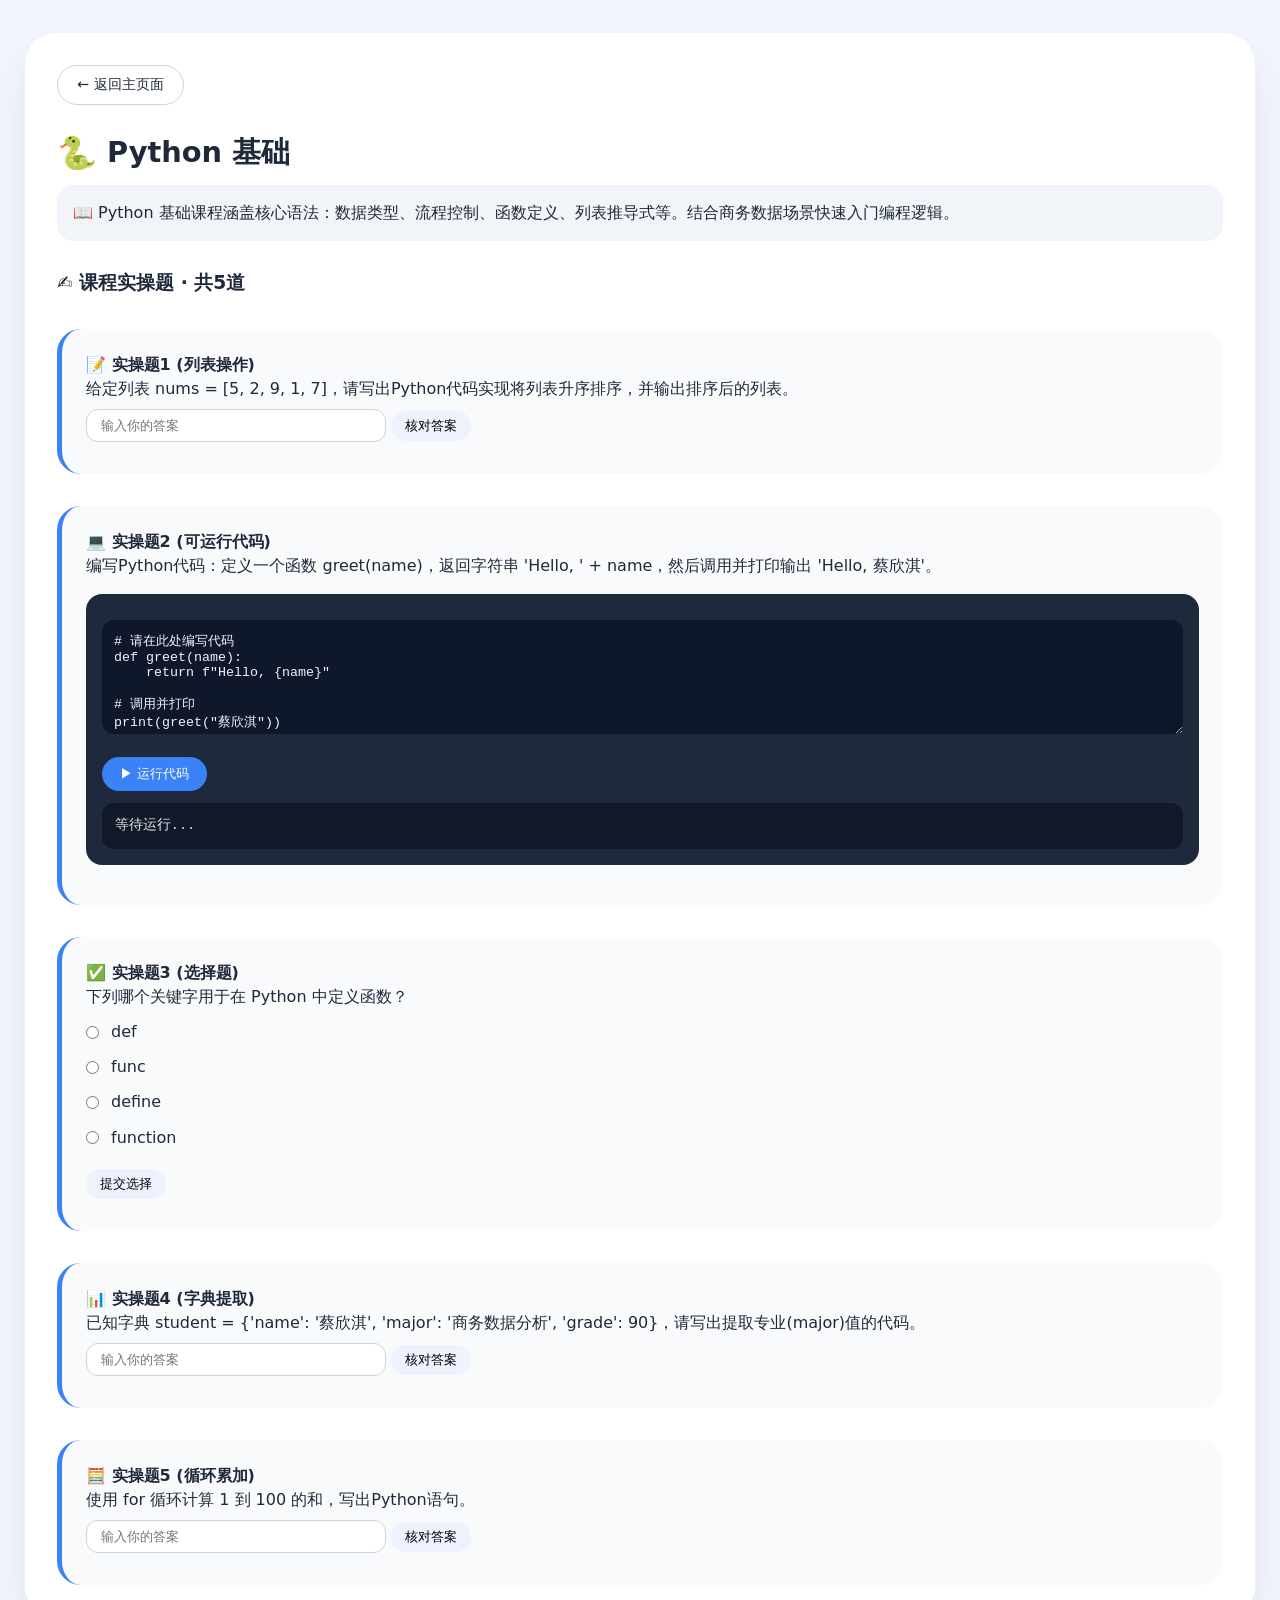
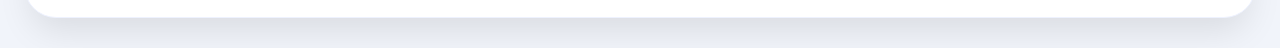
==== courses/python-basic.html @ 5a1bb25f "Add all course pages" ====
<!DOCTYPE html>
<html lang="zh-CN">
<head>
    <meta charset="UTF-8">
    <meta name="viewport" content="width=device-width, initial-scale=1.0">
    <title>Python 基础 · 蔡欣淇</title>
    <link rel="stylesheet" href="../style.css">
</head>
<body>
<div class="container">
    <div class="course-detail-view">
        <a href="../index.html" class="back-home-btn">← 返回主页面</a >
        <div style="display: flex; align-items: center; gap: 10px; margin-bottom: 0.5rem;">
            <span style="font-size: 2rem;">🐍</span>
            <h2 style="font-size: 1.8rem;">Python 基础</h2>
        </div>
        <p style="background: #f1f5f9; padding: 1rem; border-radius: 1rem;">
            📖 Python 基础课程涵盖核心语法：数据类型、流程控制、函数定义、列表推导式等。结合商务数据场景快速入门编程逻辑。
        </p >
        <h3 style="margin-top: 1.8rem;">✍️ 课程实操题 · 共5道</h3>

        <div class="question-block">
            <h4>📝 实操题1 (列表操作)</h4>
            <p>给定列表 nums = [5, 2, 9, 1, 7]，请写出Python代码实现将列表升序排序，并输出排序后的列表。</p >
            <input type="text" class="simple-input" id="answer1" placeholder="输入你的答案">
            <button class="btn-check" onclick="checkAnswer(1, '[1, 2, 5, 7, 9]')">核对答案</button>
            <div class="feedback" id="feedback1"></div>
        </div>

        <div class="question-block">
            <h4>💻 实操题2 (可运行代码)</h4>
            <p>编写Python代码：定义一个函数 greet(name)，返回字符串 'Hello, ' + name，然后调用并打印输出 'Hello, 蔡欣淇'。</p >
            <div class="code-runner">
                <textarea id="codeArea" rows="6"># 请在此处编写代码
def greet(name):
    return f"Hello, {name}"

# 调用并打印
print(greet("蔡欣淇"))</textarea>
                <button class="run-code-btn" onclick="runCode()">▶ 运行代码</button>
                <div class="output-area" id="codeOutput">等待运行...</div>
            </div>
        </div>

        <div class="question-block">
            <h4>✅ 实操题3 (选择题)</h4>
            <p>下列哪个关键字用于在 Python 中定义函数？</p >
            <label class="choice-item"><input type="radio" name="choice" value="0"> def</label>
            <label class="choice-item"><input type="radio" name="choice" value="1"> func</label>
            <label class="choice-item"><input type="radio" name="choice" value="2"> define</label>
            <label class="choice-item"><input type="radio" name="choice" value="3"> function</label>
            <button class="btn-check" onclick="checkChoice(0)">提交选择</button>
            <div class="feedback" id="choiceFeedback"></div>
        </div>

        <div class="question-block">
            <h4>📊 实操题4 (字典提取)</h4>
            <p>已知字典 student = {'name': '蔡欣淇', 'major': '商务数据分析', 'grade': 90}，请写出提取专业(major)值的代码。</p >
            <input type="text" class="simple-input" id="answer4" placeholder="输入你的答案">
            <button class="btn-check" onclick="checkAnswer(4, \"student['major']\")">核对答案</button>
            <div class="feedback" id="feedback4"></div>
        </div>

        <div class="question-block">
            <h4>🧮 实操题5 (循环累加)</h4>
            <p>使用 for 循环计算 1 到 100 的和，写出Python语句。</p >
            <input type="text" class="simple-input" id="answer5" placeholder="输入你的答案">
            <button class="btn-check" onclick="checkAnswer(5, 'sum(range(1,101))')">核对答案</button>
            <div class="feedback" id="feedback5"></div>
        </div>
    </div>
</div>

<script>
    function checkAnswer(questionNum, correctAnswer) {
        const inputElem = document.getElementById(`answer${questionNum}`);
        const userAnswer = inputElem.value.trim().toLowerCase().replace(/\s+/g, ' ');
        const expected = correctAnswer.toLowerCase().replace(/\s+/g, ' ');
        const feedbackDiv = document.getElementById(`feedback${questionNum}`);
        if (userAnswer.includes(expected) || expected.includes(userAnswer)) {
            feedbackDiv.innerHTML = "✅ 回答正确！";
            feedbackDiv.style.color = "#15803d";
        } else {
            feedbackDiv.innerHTML = `❌ 答案不匹配。参考答案: ${correctAnswer}`;
            feedbackDiv.style.color = "#b91c1c";
        }
    }
    function runCode() {
        const code = document.getElementById('codeArea').value;
        const outputDiv = document.getElementById('codeOutput');
        let logs = [];
        const originalLog = console.log;
        console.log = (...args) => { logs.push(args.map(arg => String(arg)).join(' ')); originalLog(...args); };
        try { new Function(code)(); outputDiv.innerText = logs.join('\n') || "代码执行完毕 (无输出)"; } 
        catch (err) { outputDiv.innerText = `❌ 运行错误: ${err.message}`; } 
        finally { console.log = originalLog; }
    }
    function checkChoice(correctIndex) {
        const selected = document.querySelector('input[name="choice"]:checked');
        const feedbackDiv = document.getElementById('choiceFeedback');
        if (!selected) { feedbackDiv.innerHTML = "⚠️ 请选择一个选项"; feedbackDiv.style.color = "#b91c1c"; return; }
        if (parseInt(selected.value) === correctIndex) {
            feedbackDiv.innerHTML = "✅ 回答正确！def 是 Python 中定义函数的关键字。";
            feedbackDiv.style.color = "#15803d";
        } else { feedbackDiv.innerHTML = "❌ 错误。正确答案是：def"; feedbackDiv.style.color = "#b91c1c"; }
    }
</script>
</body>
</html>
---- style.css ----
* {
    margin: 0;
    padding: 0;
    box-sizing: border-box;
}

body {
    background: #f1f4fa;
    font-family: system-ui, -apple-system, 'Segoe UI', Roboto, sans-serif;
    color: #1e293b;
    line-height: 1.5;
    padding: 2rem 1.5rem;
}

.container {
    max-width: 1300px;
    margin: 0 auto;
}

/* 头部个人卡片 */
.profile-card {
    background: #ffffff;
    border-radius: 2rem;
    padding: 1.8rem 2rem;
    margin-bottom: 2.5rem;
    box-shadow: 0 12px 30px rgba(0, 0, 0, 0.05);
    display: flex;
    flex-wrap: wrap;
    justify-content: space-between;
    align-items: center;
    border: 1px solid #eef2ff;
}

.profile-info h1 {
    font-size: 1.9rem;
    font-weight: 600;
    background: linear-gradient(135deg, #1e3c72, #2a5298);
    background-clip: text;
    -webkit-background-clip: text;
    color: transparent;
}

.profile-info .sub {
    font-size: 1rem;
    color: #4b5563;
    margin-top: 0.4rem;
    border-left: 3px solid #3b82f6;
    padding-left: 0.8rem;
}

.profile-info .motto {
    font-size: 0.8rem;
    color: #4b5563;
    margin-top: 0.5rem;
}

.badge-area {
    background: #f8fafc;
    padding: 0.5rem 1.2rem;
    border-radius: 40px;
    font-size: 0.85rem;
    font-weight: 500;
    color: #2563eb;
    box-shadow: inset 0 0 0 1px #e2e8f0;
}

/* 课程网格 */
.courses-grid {
    display: grid;
    grid-template-columns: repeat(auto-fill, minmax(280px, 1fr));
    gap: 1.8rem;
    margin-bottom: 3rem;
}

.course-card {
    background: white;
    border-radius: 1.5rem;
    padding: 1.5rem;
    transition: all 0.25s ease;
    box-shadow: 0 5px 15px rgba(0, 0, 0, 0.03);
    border: 1px solid #e9edf2;
    text-decoration: none;
    display: block;
    cursor: pointer;
}

.course-card:hover {
    transform: translateY(-6px);
    box-shadow: 0 20px 30px -12px rgba(0, 0, 0, 0.12);
    border-color: #cbd5e1;
}

.course-icon {
    font-size: 2.2rem;
    margin-bottom: 1rem;
}

.course-title {
    font-size: 1.4rem;
    font-weight: 600;
    margin-bottom: 0.5rem;
    color: #0f172a;
}

.course-desc {
    font-size: 0.85rem;
    color: #475569;
    margin-bottom: 1.2rem;
    line-height: 1.4;
}

.course-meta {
    font-size: 0.75rem;
    color: #3b82f6;
    font-weight: 500;
    display: flex;
    align-items: center;
    gap: 8px;
}

/* 课程详情页面样式 */
.course-detail-view {
    background: white;
    border-radius: 2rem;
    padding: 2rem;
    box-shadow: 0 20px 35px -8px rgba(0, 0, 0, 0.1);
    border: 1px solid #eef2ff;
}

.back-home-btn {
    background: none;
    border: 1px solid #cbd5e1;
    padding: 0.5rem 1.2rem;
    border-radius: 40px;
    font-weight: 500;
    cursor: pointer;
    font-size: 0.9rem;
    transition: all 0.2s;
    color: #1f2937;
    margin-bottom: 1.5rem;
    display: inline-flex;
    align-items: center;
    gap: 8px;
    text-decoration: none;
}

.back-home-btn:hover {
    background: #f1f5f9;
    border-color: #94a3b8;
}

.question-block {
    margin-top: 2rem;
    background: #f9fafc;
    border-radius: 1.5rem;
    padding: 1.5rem;
    border-left: 5px solid #3b82f6;
}

.choice-item {
    margin: 0.7rem 0;
    display: flex;
    align-items: center;
    gap: 12px;
}

.code-runner {
    background: #1e293b;
    color: #e2e8f0;
    padding: 1rem;
    border-radius: 1rem;
    font-family: monospace;
    font-size: 0.85rem;
    margin: 1rem 0;
}

textarea {
    width: 100%;
    background: #0f172a;
    color: #f1f5f9;
    border: none;
    padding: 12px;
    border-radius: 12px;
    font-family: monospace;
    resize: vertical;
    margin: 10px 0;
}

button.run-code-btn {
    background: #3b82f6;
    border: none;
    color: white;
    padding: 8px 18px;
    border-radius: 32px;
    font-weight: 500;
    cursor: pointer;
    margin-top: 5px;
}

.output-area {
    background: #111827;
    padding: 0.8rem;
    border-radius: 12px;
    margin-top: 12px;
    font-family: monospace;
    white-space: pre-wrap;
}

.simple-input {
    border: 1px solid #cbd5e1;
    border-radius: 12px;
    padding: 8px 14px;
    width: 100%;
    max-width: 300px;
    margin-top: 8px;
}

.feedback {
    margin-top: 8px;
    font-size: 0.85rem;
    font-weight: 500;
}

.btn-check {
    background: #eef2ff;
    border: none;
    padding: 6px 14px;
    border-radius: 30px;
    margin-top: 8px;
    cursor: pointer;
}

@media (max-width: 680px) {
    body {
        padding: 1rem;
    }
    .course-title {
        font-size: 1.2rem;
    }
}
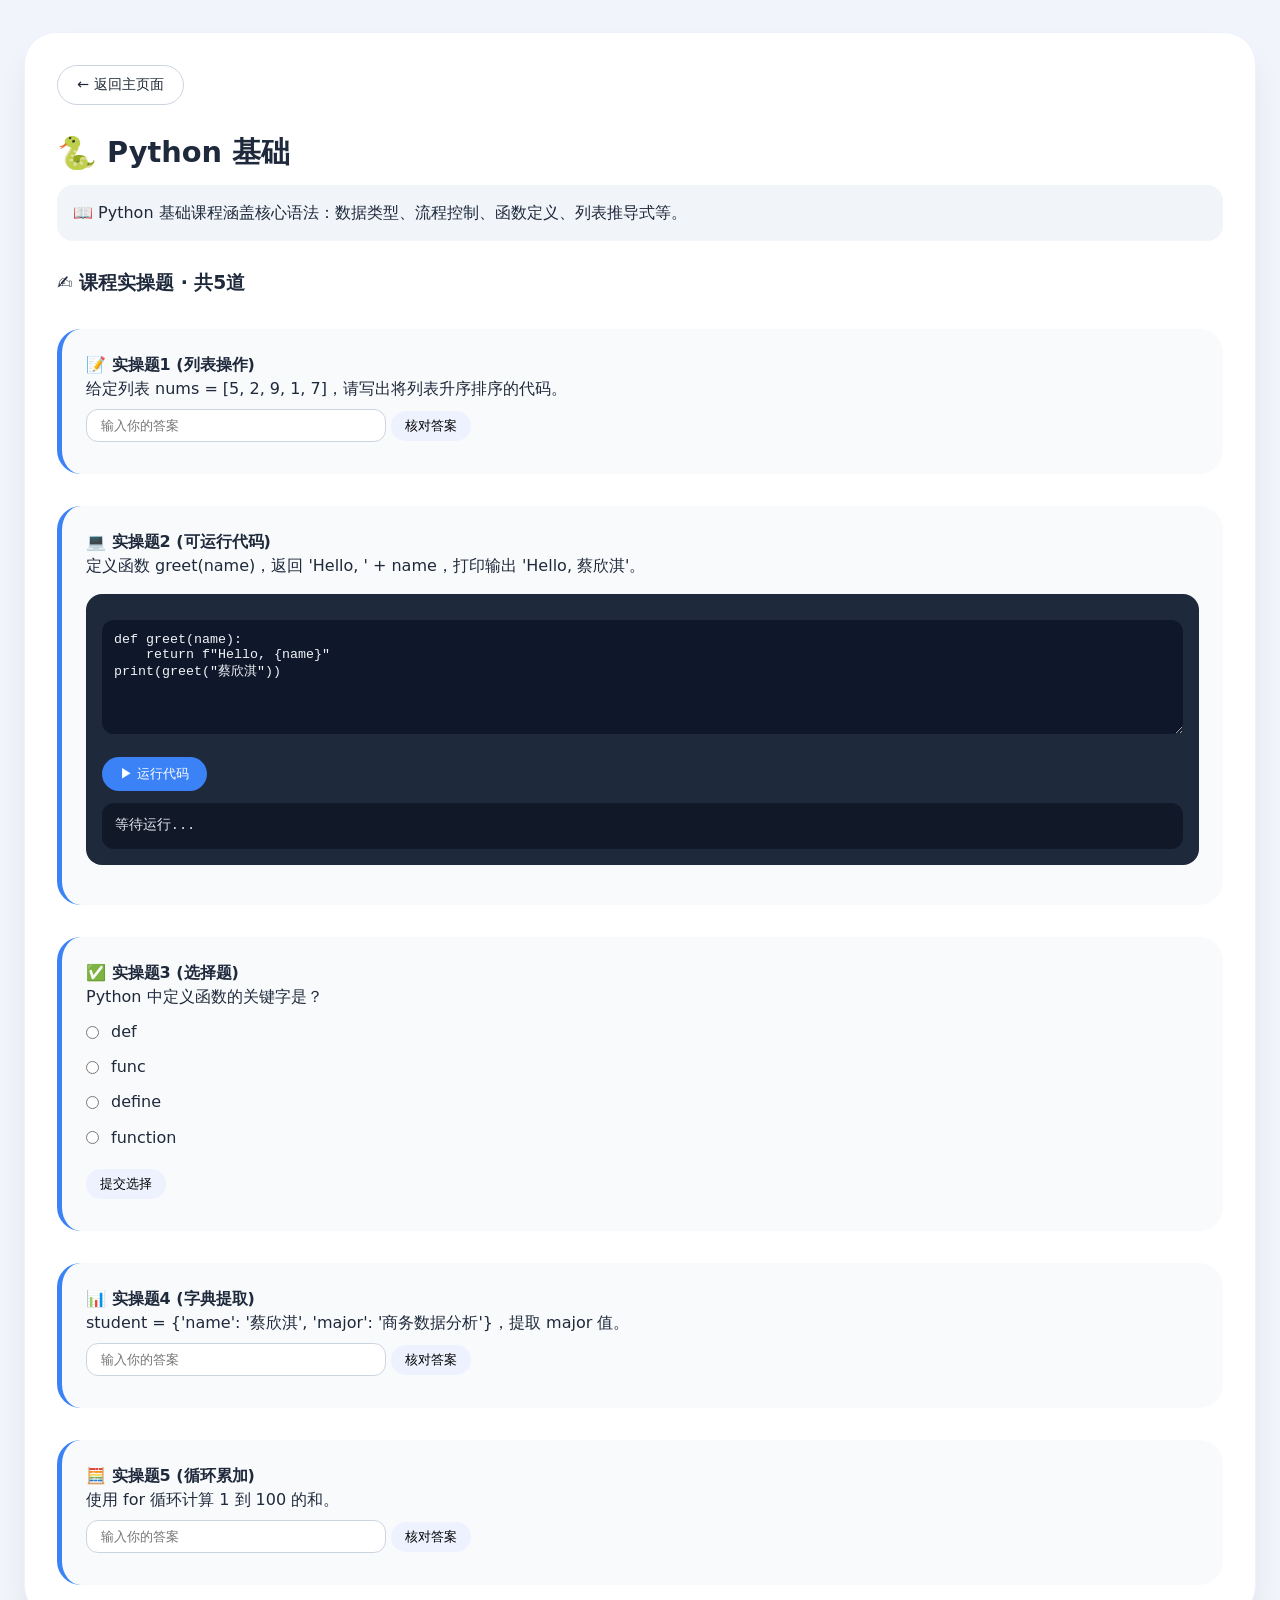
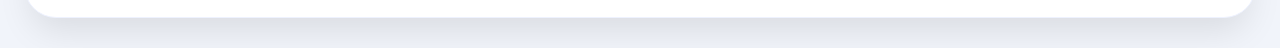
==== commit 604b3769: "Add all course pages" ====
--- a/courses/python-basic.html
+++ b/courses/python-basic.html
@@ -15,13 +15,13 @@
             <h2 style="font-size: 1.8rem;">Python 基础</h2>
         </div>
         <p style="background: #f1f5f9; padding: 1rem; border-radius: 1rem;">
-            📖 Python 基础课程涵盖核心语法：数据类型、流程控制、函数定义、列表推导式等。结合商务数据场景快速入门编程逻辑。
+            📖 Python 基础课程涵盖核心语法：数据类型、流程控制、函数定义、列表推导式等。
         </p >
         <h3 style="margin-top: 1.8rem;">✍️ 课程实操题 · 共5道</h3>
 
         <div class="question-block">
             <h4>📝 实操题1 (列表操作)</h4>
-            <p>给定列表 nums = [5, 2, 9, 1, 7]，请写出Python代码实现将列表升序排序，并输出排序后的列表。</p >
+            <p>给定列表 nums = [5, 2, 9, 1, 7]，请写出将列表升序排序的代码。</p >
             <input type="text" class="simple-input" id="answer1" placeholder="输入你的答案">
             <button class="btn-check" onclick="checkAnswer(1, '[1, 2, 5, 7, 9]')">核对答案</button>
             <div class="feedback" id="feedback1"></div>
@@ -29,13 +29,10 @@
 
         <div class="question-block">
             <h4>💻 实操题2 (可运行代码)</h4>
-            <p>编写Python代码：定义一个函数 greet(name)，返回字符串 'Hello, ' + name，然后调用并打印输出 'Hello, 蔡欣淇'。</p >
+            <p>定义函数 greet(name)，返回 'Hello, ' + name，打印输出 'Hello, 蔡欣淇'。</p >
             <div class="code-runner">
-                <textarea id="codeArea" rows="6"># 请在此处编写代码
-def greet(name):
+                <textarea id="codeArea" rows="6">def greet(name):
     return f"Hello, {name}"
-
-# 调用并打印
 print(greet("蔡欣淇"))</textarea>
                 <button class="run-code-btn" onclick="runCode()">▶ 运行代码</button>
                 <div class="output-area" id="codeOutput">等待运行...</div>
@@ -44,7 +41,7 @@
 
         <div class="question-block">
             <h4>✅ 实操题3 (选择题)</h4>
-            <p>下列哪个关键字用于在 Python 中定义函数？</p >
+            <p>Python 中定义函数的关键字是？</p >
             <label class="choice-item"><input type="radio" name="choice" value="0"> def</label>
             <label class="choice-item"><input type="radio" name="choice" value="1"> func</label>
             <label class="choice-item"><input type="radio" name="choice" value="2"> define</label>
@@ -55,7 +52,7 @@
 
         <div class="question-block">
             <h4>📊 实操题4 (字典提取)</h4>
-            <p>已知字典 student = {'name': '蔡欣淇', 'major': '商务数据分析', 'grade': 90}，请写出提取专业(major)值的代码。</p >
+            <p>student = {'name': '蔡欣淇', 'major': '商务数据分析'}，提取 major 值。</p >
             <input type="text" class="simple-input" id="answer4" placeholder="输入你的答案">
             <button class="btn-check" onclick="checkAnswer(4, \"student['major']\")">核对答案</button>
             <div class="feedback" id="feedback4"></div>
@@ -63,7 +60,7 @@
 
         <div class="question-block">
             <h4>🧮 实操题5 (循环累加)</h4>
-            <p>使用 for 循环计算 1 到 100 的和，写出Python语句。</p >
+            <p>使用 for 循环计算 1 到 100 的和。</p >
             <input type="text" class="simple-input" id="answer5" placeholder="输入你的答案">
             <button class="btn-check" onclick="checkAnswer(5, 'sum(range(1,101))')">核对答案</button>
             <div class="feedback" id="feedback5"></div>
@@ -100,7 +97,7 @@
         const feedbackDiv = document.getElementById('choiceFeedback');
         if (!selected) { feedbackDiv.innerHTML = "⚠️ 请选择一个选项"; feedbackDiv.style.color = "#b91c1c"; return; }
         if (parseInt(selected.value) === correctIndex) {
-            feedbackDiv.innerHTML = "✅ 回答正确！def 是 Python 中定义函数的关键字。";
+            feedbackDiv.innerHTML = "✅ 回答正确！def 是定义函数的关键字。";
             feedbackDiv.style.color = "#15803d";
         } else { feedbackDiv.innerHTML = "❌ 错误。正确答案是：def"; feedbackDiv.style.color = "#b91c1c"; }
     }
